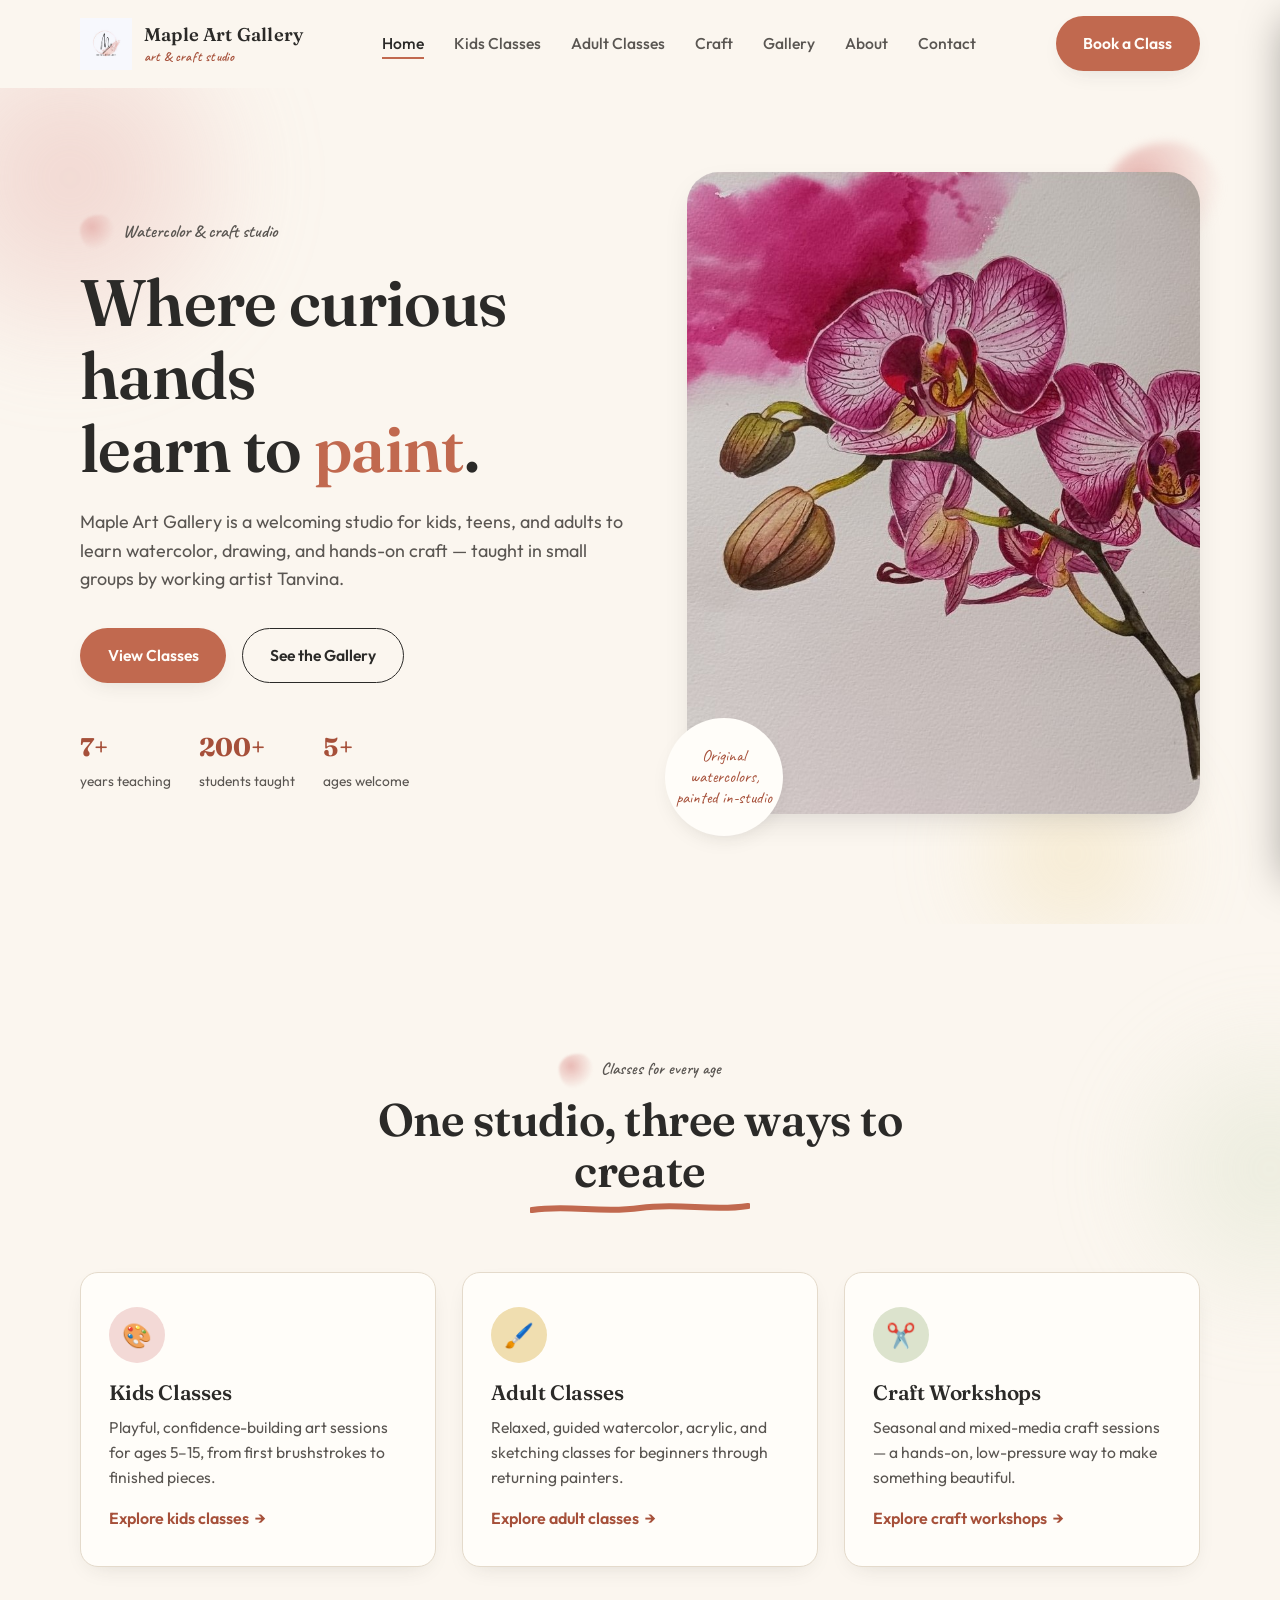
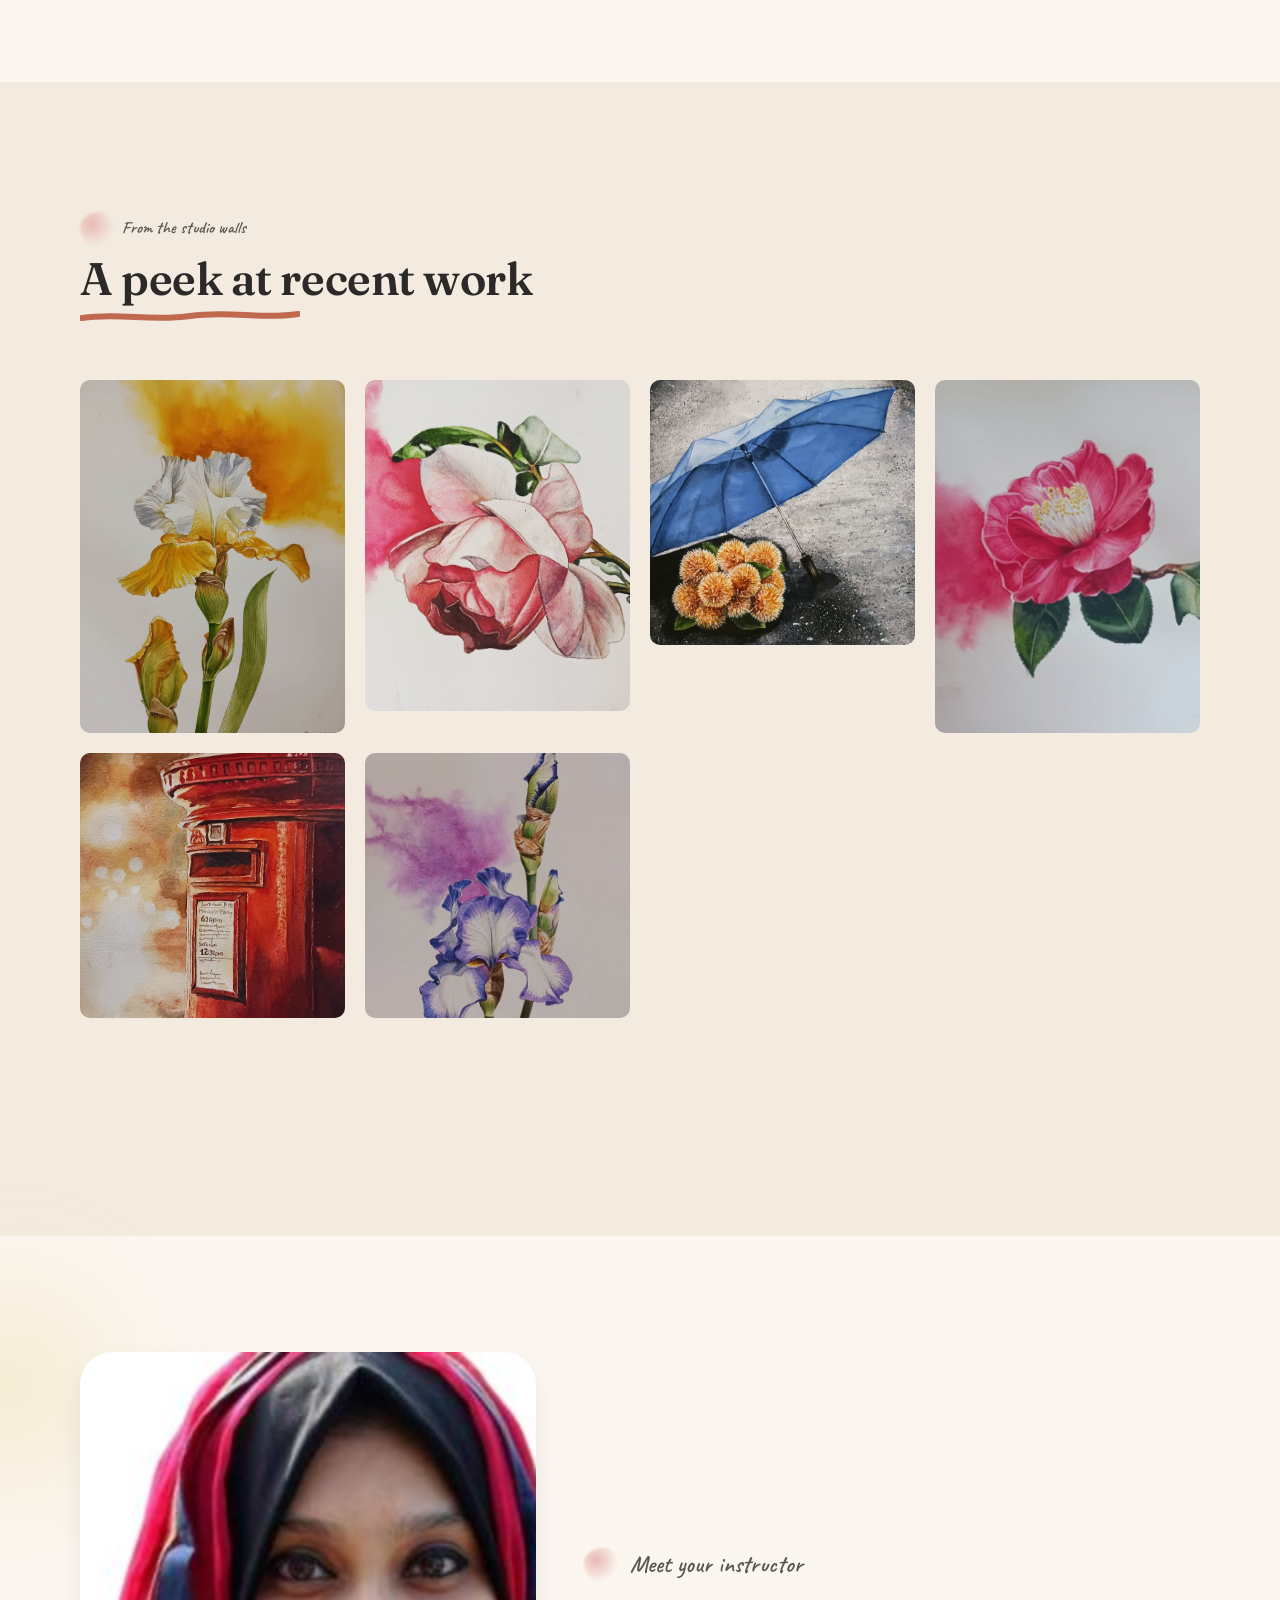
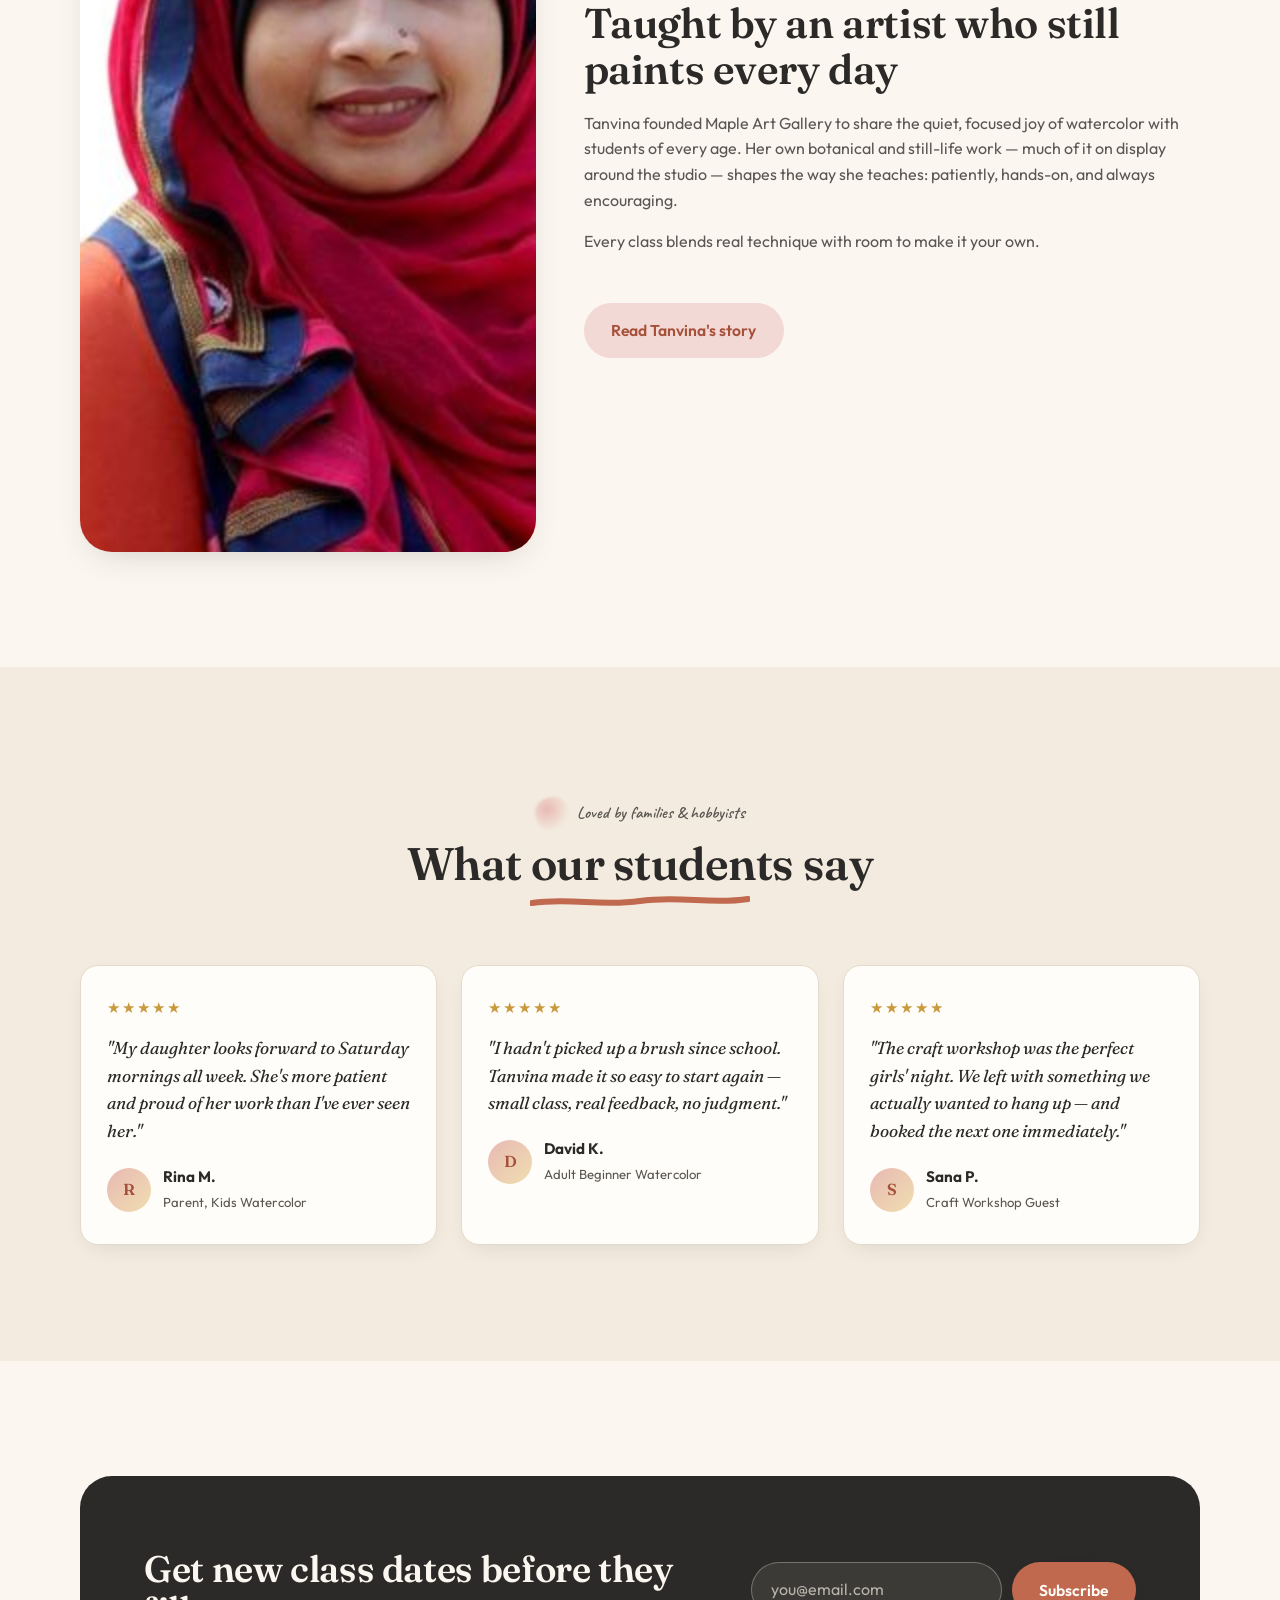
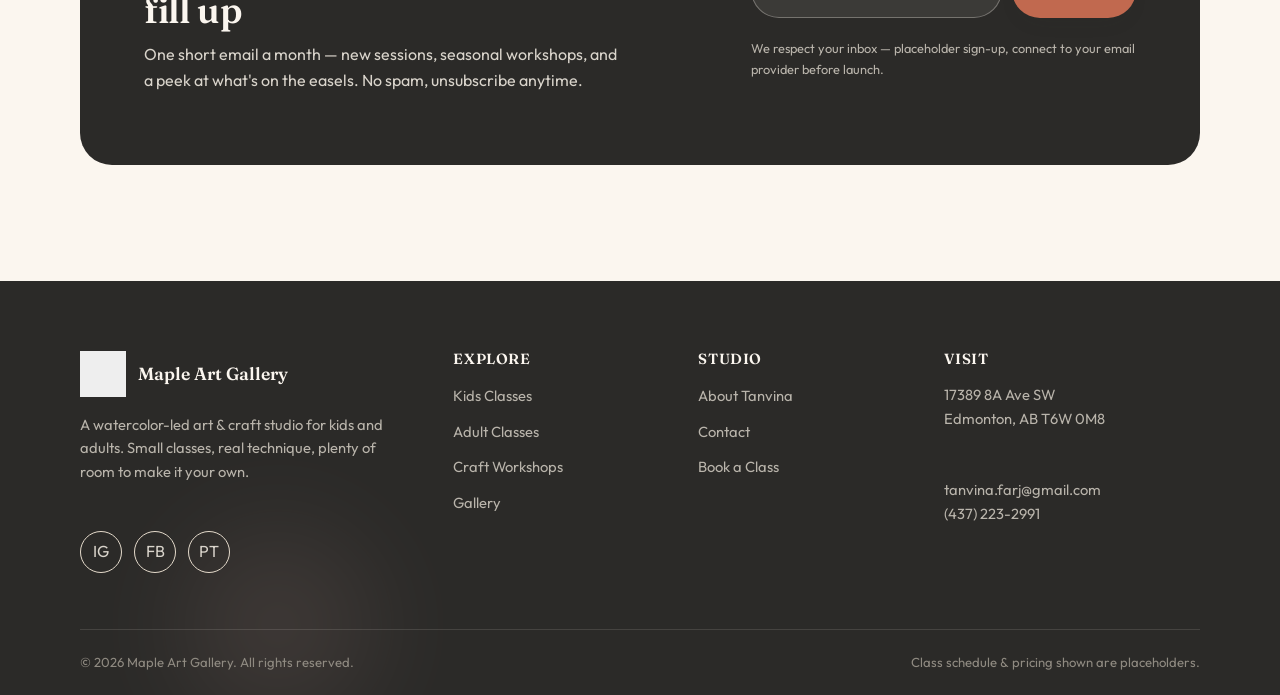
==== index.html @ 96965cb8 "Initial commit: Maple Art Gallery website Static multi-page site (kids/adult classes, craft, gallery" ====
<!DOCTYPE html>
<html lang="en">
<head>
<meta charset="UTF-8">
<meta name="viewport" content="width=device-width, initial-scale=1.0">
<title>Maple Art Gallery — Art & Craft Classes for Kids and Adults</title>
<meta name="description" content="Maple Art Gallery is a watercolor-led art & craft studio offering hands-on classes for kids and adults, taught by artist Tanvina. Book a class today.">
<link rel="canonical" href="https://www.mapleartgallery.ca/">
<meta name="theme-color" content="#2B2A28">
<link rel="apple-touch-icon" href="assets/logo.jpg">
<meta property="og:type" content="website">
<meta property="og:site_name" content="Maple Art Gallery">
<meta property="og:title" content="Maple Art Gallery — Art & Craft Classes for Kids and Adults">
<meta property="og:description" content="Maple Art Gallery is a watercolor-led art & craft studio offering hands-on classes for kids and adults, taught by artist Tanvina. Book a class today.">
<meta property="og:image" content="https://www.mapleartgallery.ca/assets/gallery/showcase.jpg">
<meta property="og:url" content="https://www.mapleartgallery.ca/">
<meta name="twitter:card" content="summary_large_image">
<meta name="twitter:title" content="Maple Art Gallery — Art & Craft Classes for Kids and Adults">
<meta name="twitter:description" content="Maple Art Gallery is a watercolor-led art & craft studio offering hands-on classes for kids and adults, taught by artist Tanvina. Book a class today.">
<meta name="twitter:image" content="https://www.mapleartgallery.ca/assets/gallery/showcase.jpg">
<link rel="icon" type="image/jpeg" href="assets/logo.jpg">
<link rel="stylesheet" href="css/style.css">
<script type="application/ld+json">
{
  "@context": "https://schema.org",
  "@type": "ArtGallery",
  "name": "Maple Art Gallery",
  "image": "https://www.mapleartgallery.ca/assets/gallery/showcase.jpg",
  "url": "https://www.mapleartgallery.ca/",
  "telephone": "+1-437-223-2991",
  "email": "tanvina.farj@gmail.com",
  "priceRange": "$$",
  "address": {
    "@type": "PostalAddress",
    "streetAddress": "17389 8A Ave SW",
    "addressLocality": "Edmonton",
    "addressRegion": "AB",
    "postalCode": "T6W 0M8",
    "addressCountry": "CA"
  },
  "openingHoursSpecification": [
    {"@type":"OpeningHoursSpecification","dayOfWeek":["Monday","Tuesday","Wednesday","Thursday","Friday"],"opens":"10:00","closes":"19:00"},
    {"@type":"OpeningHoursSpecification","dayOfWeek":"Saturday","opens":"09:00","closes":"14:00"}
  ],
  "founder": { "@type": "Person", "name": "Tanvina" }
}
</script>
</head>
<body>
<a class="skip-link" href="#main-content">Skip to main content</a>

<!-- ========== HEADER ========== -->
<header class="site-header">
  <div class="container">
    <a href="index.html" class="brand">
      <img src="assets/logo.jpg" alt="Maple Art Gallery logo">
      <span class="brand-name">Maple Art Gallery<span>art &amp; craft studio</span></span>
    </a>
    <nav class="main-nav" aria-label="Primary">
      <ul>
        <li><a href="index.html" class="active" aria-current="page">Home</a></li>
        <li><a href="kids-classes.html">Kids Classes</a></li>
        <li><a href="adult-classes.html">Adult Classes</a></li>
        <li><a href="craft.html">Craft</a></li>
        <li><a href="gallery.html">Gallery</a></li>
        <li><a href="about.html">About</a></li>
        <li><a href="contact.html">Contact</a></li>
      </ul>
    </nav>
    <a href="contact.html" class="btn btn-primary header-cta">Book a Class</a>
    <button class="nav-toggle" aria-label="Toggle menu" aria-expanded="false">
      <span></span><span></span><span></span>
    </button>
  </div>
</header>
<div class="nav-scrim"></div>
<aside class="mobile-nav" aria-label="Mobile menu">
  <div class="mobile-nav-top">
    <span class="brand-name">Maple Art Gallery</span>
    <button class="nav-toggle mobile-nav-close" aria-label="Close menu">
      <span style="transform:translateY(7px) rotate(45deg)"></span>
      <span style="opacity:0"></span>
      <span style="transform:translateY(-7px) rotate(-45deg)"></span>
    </button>
  </div>
  <ul>
    <li><a href="index.html">Home</a></li>
    <li><a href="kids-classes.html">Kids Classes</a></li>
    <li><a href="adult-classes.html">Adult Classes</a></li>
    <li><a href="craft.html">Craft</a></li>
    <li><a href="gallery.html">Gallery</a></li>
    <li><a href="about.html">About</a></li>
    <li><a href="contact.html">Contact</a></li>
  </ul>
  <a href="contact.html" class="btn btn-primary">Book a Class</a>
</aside>
<main id="main-content">

<!-- ========== HERO ========== -->
<section class="hero">
  <div class="bloom bloom--blush" style="width:420px;height:420px;top:-120px;left:-140px;"></div>
  <div class="bloom bloom--gold" style="width:260px;height:260px;bottom:-60px;right:6%;"></div>
  <div class="container">
    <div class="hero-copy reveal">
      <p class="eyebrow">Watercolor &amp; craft studio</p>
      <h1>Where curious hands<br>learn to <em>paint</em>.</h1>
      <p>Maple Art Gallery is a welcoming studio for kids, teens, and adults to learn watercolor, drawing, and hands-on craft — taught in small groups by working artist Tanvina.</p>
      <div class="hero-actions">
        <a href="kids-classes.html" class="btn btn-primary">View Classes</a>
        <a href="gallery.html" class="btn btn-outline">See the Gallery</a>
      </div>
      <div class="hero-meta">
        <div><strong>7+</strong><span>years teaching</span></div>
        <div><strong>200+</strong><span>students taught</span></div>
        <div><strong>5+</strong><span>ages welcome</span></div>
      </div>
    </div>
    <div class="hero-art reveal">
      <div class="hero-swatch"></div>
      <div class="hero-frame">
        <img src="assets/gallery/showcase.jpg" alt="Watercolor painting of flowers by Maple Art Gallery founder Tanvina" width="800" height="1000">
      </div>
      <div class="hero-badge">Original watercolors, painted in-studio</div>
    </div>
  </div>
</section>

<!-- ========== VALUE STRIP ========== -->
<section class="section">
  <div class="bloom bloom--sage" style="width:340px;height:340px;top:10%;right:-160px;"></div>
  <div class="container">
    <div class="section-head center reveal">
      <p class="eyebrow">Classes for every age</p>
      <h2>One studio, three ways to create</h2>
      <svg class="brush-underline" viewBox="0 0 220 14" aria-hidden="true"><path d="M2,8 C40,2 70,12 110,6 C150,0 180,10 218,4"/></svg>
    </div>
    <div class="value-grid reveal-stagger">
      <div class="value-card">
        <div class="value-icon" style="background:var(--blush-soft);">🎨</div>
        <h3>Kids Classes</h3>
        <p>Playful, confidence-building art sessions for ages 5–15, from first brushstrokes to finished pieces.</p>
        <a href="kids-classes.html">Explore kids classes <span class="arrow">→</span></a>
      </div>
      <div class="value-card">
        <div class="value-icon" style="background:var(--gold-soft);">🖌️</div>
        <h3>Adult Classes</h3>
        <p>Relaxed, guided watercolor, acrylic, and sketching classes for beginners through returning painters.</p>
        <a href="adult-classes.html">Explore adult classes <span class="arrow">→</span></a>
      </div>
      <div class="value-card">
        <div class="value-icon" style="background:var(--sage-soft);">✂️</div>
        <h3>Craft Workshops</h3>
        <p>Seasonal and mixed-media craft sessions — a hands-on, low-pressure way to make something beautiful.</p>
        <a href="craft.html">Explore craft workshops <span class="arrow">→</span></a>
      </div>
    </div>
  </div>
</section>

<!-- ========== GALLERY PREVIEW ========== -->
<section class="section section--deep">
  <div class="container">
    <div class="section-head reveal">
      <p class="eyebrow">From the studio walls</p>
      <h2>A peek at recent work</h2>
      <svg class="brush-underline" viewBox="0 0 220 14" aria-hidden="true"><path d="M2,8 C40,2 70,12 110,6 C150,0 180,10 218,4"/></svg>
    </div>
    <div class="gallery-grid masonry reveal-stagger">
      <div class="gallery-item"><img src="assets/gallery/yellow-iris.jpg" alt="Watercolor painting of a yellow iris" loading="lazy"><div class="cap">Yellow Iris</div></div>
      <div class="gallery-item"><img src="assets/gallery/pink-rose.jpg" alt="Watercolor painting of a pink rose" loading="lazy"><div class="cap">Pink Rose</div></div>
      <div class="gallery-item"><img src="assets/gallery/blue-umbrella.jpg" alt="Watercolor painting of a blue umbrella" loading="lazy"><div class="cap">Blue Umbrella</div></div>
      <div class="gallery-item"><img src="assets/gallery/camellia.jpg" alt="Watercolor painting of a camellia flower" loading="lazy"><div class="cap">Camellia</div></div>
      <div class="gallery-item"><img src="assets/gallery/postbox.jpg" alt="Watercolor painting of a vintage postbox" loading="lazy"><div class="cap">Postbox</div></div>
      <div class="gallery-item"><img src="assets/gallery/purple-iris.jpg" alt="Watercolor painting of a purple iris" loading="lazy"><div class="cap">Purple Iris</div></div>
    </div>
    <div class="text-center mt-lg reveal">
      <a href="gallery.html" class="btn btn-outline">View Full Gallery</a>
    </div>
  </div>
</section>

<!-- ========== FOUNDER TEASER ========== -->
<section class="section">
  <div class="bloom bloom--gold" style="width:300px;height:300px;top:0;left:-140px;"></div>
  <div class="container">
    <div class="split reveal">
      <div class="split-media">
        <img src="assets/founder.jpg" alt="Tanvina, founder and lead instructor at Maple Art Gallery" loading="lazy" width="640" height="800">
      </div>
      <div class="split-copy">
        <p class="eyebrow">Meet your instructor</p>
        <h2>Taught by an artist who still paints every day</h2>
        <p>Tanvina founded Maple Art Gallery to share the quiet, focused joy of watercolor with students of every age. Her own botanical and still-life work — much of it on display around the studio — shapes the way she teaches: patiently, hands-on, and always encouraging.</p>
        <p>Every class blends real technique with room to make it your own.</p>
        <a href="about.html" class="btn btn-ghost mt-lg">Read Tanvina's story</a>
      </div>
    </div>
  </div>
</section>

<!-- ========== TESTIMONIALS ========== -->
<section class="section section--deep">
  <div class="container">
    <div class="section-head center reveal">
      <p class="eyebrow">Loved by families &amp; hobbyists</p>
      <h2>What our students say</h2>
      <svg class="brush-underline" viewBox="0 0 220 14" aria-hidden="true"><path d="M2,8 C40,2 70,12 110,6 C150,0 180,10 218,4"/></svg>
    </div>
    <div class="testi-grid reveal-stagger">
      <div class="testi-card">
        <div class="testi-stars">★★★★★</div>
        <p>"My daughter looks forward to Saturday mornings all week. She's more patient and proud of her work than I've ever seen her."</p>
        <div class="testi-who">
          <div class="testi-avatar">R</div>
          <div><strong>Rina M.</strong><span>Parent, Kids Watercolor</span></div>
        </div>
      </div>
      <div class="testi-card">
        <div class="testi-stars">★★★★★</div>
        <p>"I hadn't picked up a brush since school. Tanvina made it so easy to start again — small class, real feedback, no judgment."</p>
        <div class="testi-who">
          <div class="testi-avatar">D</div>
          <div><strong>David K.</strong><span>Adult Beginner Watercolor</span></div>
        </div>
      </div>
      <div class="testi-card">
        <div class="testi-stars">★★★★★</div>
        <p>"The craft workshop was the perfect girls' night. We left with something we actually wanted to hang up — and booked the next one immediately."</p>
        <div class="testi-who">
          <div class="testi-avatar">S</div>
          <div><strong>Sana P.</strong><span>Craft Workshop Guest</span></div>
        </div>
      </div>
    </div>
  </div>
</section>

<!-- ========== NEWSLETTER / CTA BAND ========== -->
<section class="section">
  <div class="container">
    <div class="cta-band reveal">
      <div>
        <h2>Get new class dates before they fill up</h2>
        <p>One short email a month — new sessions, seasonal workshops, and a peek at what's on the easels. No spam, unsubscribe anytime.</p>
      </div>
      <form class="cta-form" novalidate>
        <input type="email" name="email" placeholder="you@email.com" required aria-label="Email address">
        <button type="submit" class="btn btn-primary">Subscribe</button>
        <small>We respect your inbox — placeholder sign-up, connect to your email provider before launch.</small>
      </form>
    </div>
  </div>
</section>

<!-- ========== FOOTER ========== -->
</main>

<footer class="site-footer">
  <div class="bloom bloom--blush" style="width:300px;height:300px;bottom:-80px;left:10%;opacity:.12;"></div>
  <div class="container">
    <div class="footer-grid">
      <div>
        <div class="footer-brand">
          <img src="assets/logo.jpg" alt="Maple Art Gallery logo">
          <span>Maple Art Gallery</span>
        </div>
        <p>A watercolor-led art &amp; craft studio for kids and adults. Small classes, real technique, plenty of room to make it your own.</p>
        <div class="social-row mt-lg">
          <a href="#" aria-label="Instagram">IG</a>
          <a href="#" aria-label="Facebook">FB</a>
          <a href="#" aria-label="Pinterest">PT</a>
        </div>
      </div>
      <div class="footer-col">
        <h4>Explore</h4>
        <ul>
          <li><a href="kids-classes.html">Kids Classes</a></li>
          <li><a href="adult-classes.html">Adult Classes</a></li>
          <li><a href="craft.html">Craft Workshops</a></li>
          <li><a href="gallery.html">Gallery</a></li>
        </ul>
      </div>
      <div class="footer-col">
        <h4>Studio</h4>
        <ul>
          <li><a href="about.html">About Tanvina</a></li>
          <li><a href="contact.html">Contact</a></li>
          <li><a href="contact.html">Book a Class</a></li>
        </ul>
      </div>
      <div class="footer-col">
        <h4>Visit</h4>
        <p>17389 8A Ave SW<br>Edmonton, AB T6W 0M8</p>
        <p class="mt-lg">tanvina.farj@gmail.com<br>(437) 223-2991</p>
      </div>
    </div>
    <div class="footer-bottom">
      <span>© <span data-year>2026</span> Maple Art Gallery. All rights reserved.</span>
      <span>Class schedule &amp; pricing shown are placeholders.</span>
    </div>
  </div>
</footer>

<script src="js/main.js"></script>
</body>
</html>
---- css/style.css ----
/* =========================================================
   Maple Art Gallery — Design System
   Palette:
     --cream       #FBF6EF  canvas paper background
     --cream-deep  #F3EBDF  alternate section wash
     --charcoal    #2B2A28  ink / body text
     --blush       #E8B9B4  logo swash / primary accent
     --terracotta  #C1694F  CTA / links / deep accent
     --sage        #7C8B5E  secondary accent (leaves)
     --gold        #C99A3D  tertiary accent (stamens)
   Type:
     Display  — 'Fraunces'   (painterly, variable-optical serif)
     Body     — 'Outfit'     (clean geometric sans)
     Signature— 'Caveat'     (handwritten, used sparingly)
   Signature element: hand-drawn brush underline that "paints
   itself" on scroll, and soft blurred pigment-bloom accents
   behind section eyebrows — both echo the founder's own
   watercolor medium instead of generic gradients/wave dividers.
   ========================================================= */

@import url('https://fonts.googleapis.com/css2?family=Fraunces:ital,opsz,wght@0,9..144,300;0,9..144,400;0,9..144,500;0,9..144,600;0,9..144,700;1,9..144,400;1,9..144,500&family=Outfit:wght@300;400;500;600;700&family=Caveat:wght@500;600;700&display=swap');

:root{
  --cream:#FBF6EF;
  --cream-deep:#F3EBDF;
  --paper:#FFFDF9;
  --charcoal:#2B2A28;
  --charcoal-soft:#5A5652;
  --blush:#E8B9B4;
  --blush-soft:#F3D9D6;
  --terracotta:#C1694F;
  --terracotta-deep:#A6503A;
  --sage:#7C8B5E;
  --sage-soft:#DCE3CD;
  --gold:#C99A3D;
  --gold-soft:#F0DEB0;
  --line:#E4DACB;

  --font-display:'Fraunces', 'Iowan Old Style', 'Georgia', serif;
  --font-body:'Outfit', 'Segoe UI', sans-serif;
  --font-sign:'Caveat', cursive;

  --container:1200px;
  --radius-sm:10px;
  --radius-md:18px;
  --radius-lg:32px;
  --shadow-soft:0 12px 34px -14px rgba(43,42,40,.22);
  --shadow-card:0 8px 24px -12px rgba(43,42,40,.18);

  --ease:cubic-bezier(.22,.61,.36,1);
}

/* ---------- Reset ---------- */
*,*::before,*::after{box-sizing:border-box;}
*{margin:0;}
html{scroll-behavior:smooth;}
@media (prefers-reduced-motion:reduce){
  html{scroll-behavior:auto;}
  *,*::before,*::after{animation-duration:.01ms!important;animation-iteration-count:1!important;transition-duration:.01ms!important;scroll-behavior:auto!important;}
}
body{
  font-family:var(--font-body);
  color:var(--charcoal);
  background:var(--cream);
  line-height:1.6;
  -webkit-font-smoothing:antialiased;
  overflow-x:hidden;
}
img{max-width:100%;display:block;}
a{color:inherit;text-decoration:none;}
ul{list-style:none;padding:0;}
button{font:inherit;cursor:pointer;}
input,textarea,select{font:inherit;}
h1,h2,h3,h4{
  font-family:var(--font-display);
  font-weight:600;
  line-height:1.12;
  letter-spacing:-.01em;
  color:var(--charcoal);
}
:focus-visible{
  outline:3px solid var(--terracotta);
  outline-offset:3px;
  border-radius:4px;
}

.skip-link{
  position:absolute;top:-60px;left:16px;z-index:1000;
  background:var(--charcoal);color:var(--cream);
  padding:.8em 1.4em;border-radius:var(--radius-sm);
  font-weight:600;font-size:.92rem;
  transition:top .25s var(--ease);
}
.skip-link:focus{top:16px;}

.container{max-width:var(--container);margin-inline:auto;padding-inline:24px;}
@media(min-width:900px){.container{padding-inline:40px;}}

.section{position:relative;padding-block:clamp(64px,9vw,120px);}
.section--deep{background:var(--cream-deep);}
.section--dark{background:var(--charcoal);color:var(--cream);}
.section--dark h1,.section--dark h2,.section--dark h3{color:var(--cream);}

/* ---------- Signature: pigment blooms & eyebrow ---------- */
.eyebrow{
  position:relative;
  display:inline-flex;
  align-items:center;
  gap:.5em;
  font-family:var(--font-sign);
  font-size:clamp(1.2rem,2vw,1.5rem);
  font-weight:600;
  color:var(--terracotta-deep);
  margin-bottom:.4em;
}
.eyebrow::before{
  content:"";
  width:34px;height:34px;
  border-radius:60% 40% 55% 45%/45% 55% 40% 60%;
  background:radial-gradient(circle at 35% 35%, var(--blush) 0%, transparent 72%);
  filter:blur(1px);
  transform:translateY(1px);
}
.bloom{
  position:absolute;
  border-radius:60% 40% 52% 48%/48% 60% 40% 52%;
  filter:blur(38px);
  opacity:.55;
  z-index:0;
  pointer-events:none;
}
.bloom--blush{background:radial-gradient(circle, var(--blush) 0%, transparent 70%);}
.bloom--sage{background:radial-gradient(circle, var(--sage-soft) 0%, transparent 70%);}
.bloom--gold{background:radial-gradient(circle, var(--gold-soft) 0%, transparent 70%);}

.section-head{position:relative;z-index:1;max-width:640px;margin-bottom:clamp(32px,5vw,56px);}
.section-head h2{font-size:clamp(2rem,4vw,2.85rem);}
.section-head p{margin-top:14px;color:var(--charcoal-soft);font-size:1.05rem;max-width:52ch;}
.section-head.center{margin-inline:auto;text-align:center;}

/* brush underline — draws itself on scroll */
.brush-underline{
  display:block;
  width:min(220px,60%);
  height:14px;
  margin-top:6px;
}
.brush-underline path{
  fill:none;
  stroke:var(--terracotta);
  stroke-width:6;
  stroke-linecap:round;
  stroke-dasharray:260;
  stroke-dashoffset:260;
  transition:stroke-dashoffset 1.1s var(--ease);
}
.section-head.center .brush-underline{margin-inline:auto;}
.reveal.in-view .brush-underline path{stroke-dashoffset:0;}

/* ---------- Scroll reveal ---------- */
.reveal{opacity:0;transform:translateY(22px);transition:opacity .7s var(--ease),transform .7s var(--ease);}
.reveal.in-view{opacity:1;transform:translateY(0);}
.reveal-stagger > *{opacity:0;transform:translateY(22px);transition:opacity .6s var(--ease),transform .6s var(--ease);}
.reveal-stagger.in-view > *{opacity:1;transform:translateY(0);}
.reveal-stagger.in-view > *:nth-child(1){transition-delay:.02s;}
.reveal-stagger.in-view > *:nth-child(2){transition-delay:.12s;}
.reveal-stagger.in-view > *:nth-child(3){transition-delay:.22s;}
.reveal-stagger.in-view > *:nth-child(4){transition-delay:.32s;}
.reveal-stagger.in-view > *:nth-child(5){transition-delay:.42s;}
.reveal-stagger.in-view > *:nth-child(6){transition-delay:.52s;}

/* ---------- Buttons ---------- */
.btn{
  display:inline-flex;
  align-items:center;
  gap:.5em;
  padding:.9em 1.7em;
  border-radius:999px;
  font-weight:600;
  font-size:.98rem;
  border:1.5px solid transparent;
  transition:transform .35s var(--ease),box-shadow .35s var(--ease),background .3s,color .3s,border-color .3s;
  white-space:nowrap;
}
.btn:hover{transform:translateY(-2px);}
.btn-primary{background:var(--terracotta);color:var(--paper);box-shadow:var(--shadow-card);}
.btn-primary:hover{background:var(--terracotta-deep);box-shadow:0 14px 28px -12px rgba(166,80,58,.45);}
.btn-outline{background:transparent;border-color:var(--charcoal);color:var(--charcoal);}
.btn-outline:hover{background:var(--charcoal);color:var(--cream);}
.btn-outline.on-dark{border-color:var(--cream);color:var(--cream);}
.btn-outline.on-dark:hover{background:var(--cream);color:var(--charcoal);}
.btn-ghost{background:var(--blush-soft);color:var(--terracotta-deep);}
.btn-ghost:hover{background:var(--blush);}
.btn-sm{padding:.6em 1.3em;font-size:.88rem;}

/* ---------- Header ---------- */
.site-header{
  position:sticky;top:0;z-index:100;
  background:rgba(251,246,239,.85);
  backdrop-filter:blur(10px);
  border-bottom:1px solid transparent;
  transition:box-shadow .35s var(--ease),border-color .35s var(--ease),padding .35s var(--ease);
  padding-block:16px;
}
.site-header.scrolled{
  box-shadow:0 6px 20px -14px rgba(43,42,40,.3);
  border-color:var(--line);
  padding-block:10px;
}
.site-header .container{display:flex;align-items:center;justify-content:space-between;gap:20px;}
.brand{display:flex;align-items:center;gap:12px;}
.brand img{height:52px;width:52px;object-fit:contain;transition:height .35s var(--ease);}
.site-header.scrolled .brand img{height:42px;}
.brand-name{font-family:var(--font-display);font-weight:600;font-size:1.15rem;letter-spacing:.01em;}
.brand-name span{display:block;font-family:var(--font-sign);font-size:.85rem;color:var(--terracotta-deep);font-weight:600;margin-top:-4px;}

.main-nav{display:none;}
.main-nav ul{display:flex;align-items:center;gap:30px;}
.main-nav a{
  position:relative;font-weight:500;font-size:.98rem;color:var(--charcoal-soft);
  padding-block:4px;transition:color .25s;
}
.main-nav a::after{
  content:"";position:absolute;left:0;bottom:-2px;width:0;height:2px;background:var(--terracotta);
  transition:width .3s var(--ease);
}
.main-nav a:hover,.main-nav a.active{color:var(--charcoal);}
.main-nav a:hover::after,.main-nav a.active::after{width:100%;}
.header-cta{display:none;}

.nav-toggle{
  display:inline-flex;flex-direction:column;justify-content:center;gap:5px;
  width:42px;height:42px;border:none;background:transparent;border-radius:50%;
}
.nav-toggle span{display:block;width:22px;height:2px;background:var(--charcoal);margin-inline:auto;transition:transform .3s var(--ease),opacity .3s;}
.nav-toggle[aria-expanded="true"] span:nth-child(1){transform:translateY(7px) rotate(45deg);}
.nav-toggle[aria-expanded="true"] span:nth-child(2){opacity:0;}
.nav-toggle[aria-expanded="true"] span:nth-child(3){transform:translateY(-7px) rotate(-45deg);}

.mobile-nav{
  position:fixed;inset:0 0 0 auto;width:min(320px,86vw);height:100vh;
  background:var(--paper);box-shadow:-16px 0 40px -20px rgba(0,0,0,.35);
  transform:translateX(100%);transition:transform .45s var(--ease);
  z-index:200;padding:28px 26px;overflow-y:auto;
}
.mobile-nav.open{transform:translateX(0);}
.mobile-nav-top{display:flex;justify-content:space-between;align-items:center;margin-bottom:34px;}
.mobile-nav ul{display:flex;flex-direction:column;gap:6px;}
.mobile-nav a{display:block;padding:12px 4px;font-family:var(--font-display);font-size:1.3rem;border-bottom:1px solid var(--line);}
.mobile-nav .btn{margin-top:24px;width:100%;justify-content:center;}
.nav-scrim{position:fixed;inset:0;background:rgba(43,42,40,.4);opacity:0;pointer-events:none;transition:opacity .4s;z-index:150;}
.nav-scrim.open{opacity:1;pointer-events:auto;}

@media(min-width:960px){
  .main-nav{display:block;}
  .header-cta{display:inline-flex;}
  .nav-toggle{display:none;}
}

/* ---------- Hero ---------- */
.hero{position:relative;padding-top:clamp(48px,8vw,84px);padding-bottom:clamp(56px,9vw,110px);overflow:hidden;}
.hero .container{
  display:grid;gap:48px;align-items:center;
  grid-template-columns:1fr;
}
@media(min-width:980px){
  .hero .container{grid-template-columns:1.05fr .95fr;gap:40px;}
}
.hero-copy{position:relative;z-index:2;}
.hero-copy h1{font-size:clamp(2.6rem,5.4vw,4.1rem);margin-top:.15em;}
.hero-copy h1 em{font-style:normal;color:var(--terracotta);}
.hero-copy p{margin-top:22px;font-size:1.12rem;color:var(--charcoal-soft);max-width:46ch;}
.hero-actions{display:flex;flex-wrap:wrap;gap:16px;margin-top:34px;}
.hero-meta{display:flex;gap:28px;margin-top:44px;flex-wrap:wrap;}
.hero-meta div strong{display:block;font-family:var(--font-display);font-size:1.6rem;color:var(--terracotta-deep);}
.hero-meta div span{font-size:.86rem;color:var(--charcoal-soft);}

.hero-art{position:relative;z-index:1;}
.hero-frame{
  position:relative;border-radius:var(--radius-lg);overflow:hidden;
  box-shadow:var(--shadow-soft);
  aspect-ratio:4/5;
}
.hero-frame img{width:100%;height:100%;object-fit:cover;}
.hero-badge{
  position:absolute;bottom:-22px;left:-22px;
  background:var(--paper);border-radius:50%;
  width:118px;height:118px;display:flex;align-items:center;justify-content:center;text-align:center;
  box-shadow:var(--shadow-card);font-family:var(--font-sign);font-size:1.05rem;color:var(--terracotta-deep);
  line-height:1.25;padding:10px;
}
.hero-swatch{
  position:absolute;top:-30px;right:-24px;width:120px;height:120px;
  border-radius:55% 45% 60% 40%/45% 55% 45% 55%;
  background:radial-gradient(circle at 30% 30%, var(--blush) 0%, transparent 70%);
  filter:blur(4px);z-index:-1;
}

/* ---------- Value strip ---------- */
.value-grid{display:grid;gap:26px;grid-template-columns:1fr;position:relative;z-index:1;}
@media(min-width:760px){.value-grid{grid-template-columns:repeat(3,1fr);}}
.value-card{
  background:var(--paper);border-radius:var(--radius-md);padding:34px 28px;
  box-shadow:var(--shadow-card);transition:transform .4s var(--ease),box-shadow .4s var(--ease);
  border:1px solid var(--line);
}
.value-card:hover{transform:translateY(-6px);box-shadow:var(--shadow-soft);}
.value-icon{
  width:56px;height:56px;border-radius:50%;display:flex;align-items:center;justify-content:center;
  margin-bottom:18px;font-size:1.5rem;
}
.value-card h3{font-size:1.3rem;margin-bottom:10px;}
.value-card p{color:var(--charcoal-soft);font-size:.98rem;margin-bottom:16px;}
.value-card a{font-weight:600;color:var(--terracotta-deep);display:inline-flex;align-items:center;gap:6px;}
.value-card a .arrow{transition:transform .3s var(--ease);}
.value-card a:hover .arrow{transform:translateX(5px);}

/* ---------- Gallery grid ---------- */
.filter-bar{display:flex;flex-wrap:wrap;gap:10px;margin-bottom:36px;position:relative;z-index:1;}
.filter-btn{
  padding:.55em 1.3em;border-radius:999px;border:1.5px solid var(--line);background:var(--paper);
  font-weight:500;font-size:.92rem;color:var(--charcoal-soft);transition:all .3s var(--ease);
}
.filter-btn:hover{border-color:var(--terracotta);color:var(--charcoal);}
.filter-btn.active{background:var(--charcoal);border-color:var(--charcoal);color:var(--cream);}

.gallery-grid{
  display:grid;gap:20px;
  grid-template-columns:repeat(2,1fr);
  position:relative;z-index:1;
}
@media(min-width:700px){.gallery-grid{grid-template-columns:repeat(3,1fr);}}
@media(min-width:1080px){.gallery-grid{grid-template-columns:repeat(4,1fr);}}
.gallery-item{
  position:relative;border-radius:var(--radius-sm);overflow:hidden;cursor:pointer;
  aspect-ratio:1/1;background:var(--line);
}
.gallery-grid.masonry .gallery-item:nth-child(3n+1){aspect-ratio:3/4;}
.gallery-grid.masonry .gallery-item:nth-child(5n+2){aspect-ratio:4/5;}
.gallery-item img{width:100%;height:100%;object-fit:cover;transition:transform .6s var(--ease);}
.gallery-item:hover img{transform:scale(1.08);}
.gallery-item .cap{
  position:absolute;inset:auto 0 0 0;padding:14px 16px;
  background:linear-gradient(0deg,rgba(43,42,40,.78),transparent);
  color:#fff;font-size:.86rem;font-weight:500;
  opacity:0;transform:translateY(8px);transition:opacity .35s,transform .35s;
}
.gallery-item:hover .cap{opacity:1;transform:translateY(0);}
.gallery-item.hide{display:none;}

.lightbox{
  position:fixed;inset:0;z-index:300;background:rgba(20,18,16,.92);
  display:flex;align-items:center;justify-content:center;padding:5vh 4vw;
  opacity:0;pointer-events:none;transition:opacity .35s var(--ease);
}
.lightbox.open{opacity:1;pointer-events:auto;}
.lightbox figure{max-width:min(900px,92vw);max-height:88vh;position:relative;}
.lightbox img{max-height:80vh;width:auto;margin-inline:auto;border-radius:8px;box-shadow:0 30px 60px -20px rgba(0,0,0,.6);}
.lightbox figcaption{color:var(--cream);text-align:center;margin-top:14px;font-family:var(--font-display);font-size:1.05rem;}
.lightbox-close,.lightbox-nav{
  position:absolute;background:rgba(251,246,239,.12);border:1px solid rgba(251,246,239,.4);color:var(--cream);
  width:44px;height:44px;border-radius:50%;display:flex;align-items:center;justify-content:center;font-size:1.1rem;
  transition:background .3s;
}
.lightbox-close{top:-56px;right:0;}
.lightbox-close:hover,.lightbox-nav:hover{background:rgba(251,246,239,.28);}
.lightbox-nav.prev{left:-56px;top:50%;transform:translateY(-50%);}
.lightbox-nav.next{right:-56px;top:50%;transform:translateY(-50%);}
@media(max-width:760px){
  .lightbox-nav.prev{left:0;}
  .lightbox-nav.next{right:0;}
  .lightbox-close{top:-48px;}
}

/* ---------- Class / craft cards ---------- */
.class-grid{display:grid;gap:28px;grid-template-columns:1fr;position:relative;z-index:1;}
@media(min-width:720px){.class-grid{grid-template-columns:repeat(2,1fr);}}
@media(min-width:1100px){.class-grid.cols-3{grid-template-columns:repeat(3,1fr);}}
.class-card{
  background:var(--paper);border-radius:var(--radius-md);overflow:hidden;
  box-shadow:var(--shadow-card);border:1px solid var(--line);
  display:flex;flex-direction:column;transition:transform .4s var(--ease),box-shadow .4s var(--ease);
}
.class-card:hover{transform:translateY(-5px);box-shadow:var(--shadow-soft);}
.class-card .media{aspect-ratio:16/10;overflow:hidden;position:relative;}
.class-card .media img{width:100%;height:100%;object-fit:cover;transition:transform .6s var(--ease);}
.class-card:hover .media img{transform:scale(1.06);}
.class-tag{
  position:absolute;top:14px;left:14px;background:var(--paper);color:var(--terracotta-deep);
  font-size:.78rem;font-weight:700;letter-spacing:.03em;text-transform:uppercase;
  padding:.4em .9em;border-radius:999px;
}
.class-body{padding:26px 26px 28px;display:flex;flex-direction:column;flex:1;}
.class-body h3{font-size:1.35rem;margin-bottom:8px;}
.class-body p{color:var(--charcoal-soft);font-size:.96rem;flex:1;}
.class-facts{display:flex;flex-wrap:wrap;gap:10px 18px;margin:18px 0;font-size:.86rem;color:var(--charcoal-soft);}
.class-facts span{display:flex;align-items:center;gap:6px;}
.class-price{
  display:flex;align-items:baseline;justify-content:space-between;
  padding-top:18px;margin-top:auto;border-top:1px dashed var(--line);
}
.class-price strong{font-family:var(--font-display);font-size:1.4rem;color:var(--terracotta-deep);}
.class-price span{font-size:.82rem;color:var(--charcoal-soft);}

/* ---------- Benefits list ---------- */
.benefit-list{display:grid;gap:22px;grid-template-columns:1fr;position:relative;z-index:1;}
@media(min-width:700px){.benefit-list{grid-template-columns:repeat(2,1fr);}}
.benefit-item{display:flex;gap:16px;align-items:flex-start;}
.benefit-num{
  font-family:var(--font-display);font-size:1.1rem;font-weight:600;color:var(--terracotta);
  width:42px;height:42px;flex:none;border-radius:50%;border:1.5px solid var(--blush);
  display:flex;align-items:center;justify-content:center;
}
.benefit-item h4{font-size:1.08rem;margin-bottom:6px;}
.benefit-item p{color:var(--charcoal-soft);font-size:.94rem;}

/* ---------- Testimonials ---------- */
.testi-grid{display:grid;gap:24px;grid-template-columns:1fr;position:relative;z-index:1;}
@media(min-width:760px){.testi-grid{grid-template-columns:repeat(3,1fr);}}
.testi-card{
  background:var(--paper);border-radius:var(--radius-md);padding:30px 26px;
  box-shadow:var(--shadow-card);border:1px solid var(--line);
}
.testi-stars{color:var(--gold);letter-spacing:2px;margin-bottom:14px;font-size:.95rem;}
.testi-card p{font-family:var(--font-display);font-size:1.08rem;font-weight:400;font-style:italic;color:var(--charcoal);}
.testi-who{display:flex;align-items:center;gap:12px;margin-top:20px;}
.testi-avatar{
  width:44px;height:44px;border-radius:50%;
  background:linear-gradient(135deg,var(--blush),var(--gold-soft));
  display:flex;align-items:center;justify-content:center;font-family:var(--font-display);font-weight:600;color:var(--terracotta-deep);
}
.testi-who strong{display:block;font-size:.95rem;}
.testi-who span{font-size:.82rem;color:var(--charcoal-soft);}

/* ---------- Founder / about split ---------- */
.split{display:grid;gap:48px;align-items:center;grid-template-columns:1fr;position:relative;z-index:1;}
@media(min-width:900px){.split{grid-template-columns:.85fr 1.15fr;}}
.split.reverse{}
@media(min-width:900px){.split.reverse{grid-template-columns:1.15fr .85fr;}
  .split.reverse .split-media{order:2;}}
.split-media{position:relative;}
.split-media img{border-radius:var(--radius-lg);box-shadow:var(--shadow-soft);width:100%;object-fit:cover;aspect-ratio:4/5;}
.split-copy h2{font-size:clamp(1.9rem,3.6vw,2.6rem);margin-bottom:18px;}
.split-copy p{color:var(--charcoal-soft);margin-bottom:16px;}
.split-copy p:last-of-type{margin-bottom:0;}
.signature-line{font-family:var(--font-sign);font-size:1.8rem;color:var(--terracotta-deep);margin-top:22px;}

.credentials{display:flex;flex-wrap:wrap;gap:14px;margin-top:26px;}
.credential-pill{
  display:flex;align-items:center;gap:8px;background:var(--sage-soft);color:#465236;
  padding:.55em 1.1em;border-radius:999px;font-size:.85rem;font-weight:600;
}

/* ---------- Newsletter / CTA band ---------- */
.cta-band{
  position:relative;border-radius:var(--radius-lg);overflow:hidden;
  background:var(--charcoal);color:var(--cream);
  padding:clamp(40px,7vw,72px) clamp(24px,6vw,64px);
  display:grid;gap:30px;align-items:center;
  grid-template-columns:1fr;
}
@media(min-width:840px){.cta-band{grid-template-columns:1.2fr .8fr;}}
.cta-band h2{color:var(--cream);font-size:clamp(1.8rem,3.4vw,2.3rem);}
.cta-band p{color:#D9D4CB;margin-top:12px;max-width:44ch;}
.cta-form{display:flex;gap:10px;flex-wrap:wrap;}
.cta-form input{
  flex:1;min-width:200px;padding:.9em 1.2em;border-radius:999px;border:1.5px solid rgba(251,246,239,.3);
  background:rgba(251,246,239,.08);color:var(--cream);
}
.cta-form input::placeholder{color:#B9B4AB;}
.cta-form small{display:block;width:100%;margin-top:10px;color:#B9B4AB;font-size:.8rem;}

/* ---------- Contact ---------- */
.contact-grid{display:grid;gap:44px;grid-template-columns:1fr;position:relative;z-index:1;}
@media(min-width:900px){.contact-grid{grid-template-columns:1fr 1.1fr;}}
.contact-info h2{font-size:clamp(1.9rem,3.4vw,2.5rem);margin-bottom:16px;}
.contact-info p{color:var(--charcoal-soft);margin-bottom:26px;}
.info-row{display:flex;gap:16px;align-items:flex-start;margin-bottom:22px;}
.info-icon{
  width:44px;height:44px;flex:none;border-radius:50%;background:var(--blush-soft);
  display:flex;align-items:center;justify-content:center;font-size:1.1rem;color:var(--terracotta-deep);
}
.info-row h4{font-size:1rem;margin-bottom:3px;}
.info-row p{margin:0;color:var(--charcoal-soft);font-size:.94rem;}
.social-row{display:flex;gap:12px;margin-top:8px;}
.social-row a{
  width:42px;height:42px;border-radius:50%;border:1.5px solid var(--line);
  display:flex;align-items:center;justify-content:center;transition:all .3s var(--ease);
}
.social-row a:hover{background:var(--charcoal);border-color:var(--charcoal);color:var(--cream);}

.form-card{background:var(--paper);border-radius:var(--radius-lg);padding:clamp(28px,4vw,42px);box-shadow:var(--shadow-soft);border:1px solid var(--line);}
.form-row{display:grid;gap:20px;grid-template-columns:1fr;margin-bottom:20px;}
@media(min-width:560px){.form-row.two{grid-template-columns:1fr 1fr;}}
.field label{display:block;font-size:.86rem;font-weight:600;margin-bottom:8px;}
.field input,.field select,.field textarea{
  width:100%;padding:.85em 1em;border-radius:var(--radius-sm);border:1.5px solid var(--line);
  background:var(--cream);transition:border-color .25s,box-shadow .25s;
}
.field input:focus,.field select:focus,.field textarea:focus{
  border-color:var(--terracotta);outline:none;box-shadow:0 0 0 4px rgba(193,105,79,.14);
}
.field textarea{min-height:130px;resize:vertical;}
.form-note{font-size:.8rem;color:var(--charcoal-soft);margin-top:14px;}
.form-success{
  display:none;background:var(--sage-soft);color:#465236;padding:14px 18px;border-radius:var(--radius-sm);
  margin-bottom:18px;font-size:.92rem;font-weight:500;
}
.form-success.show{display:block;}

.map-frame{border-radius:var(--radius-md);overflow:hidden;margin-top:28px;border:1px solid var(--line);aspect-ratio:16/9;}
.map-frame iframe{width:100%;height:100%;border:0;}

/* ---------- Footer ---------- */
.site-footer{background:var(--charcoal);color:#D9D4CB;padding-top:70px;position:relative;overflow:hidden;}
.footer-grid{display:grid;gap:40px;grid-template-columns:1fr;position:relative;z-index:1;}
@media(min-width:760px){.footer-grid{grid-template-columns:1.3fr .8fr .8fr 1fr;}}
.footer-brand{display:flex;align-items:center;gap:12px;margin-bottom:16px;}
.footer-brand img{height:46px;filter:brightness(0) invert(1);opacity:.92;}
.footer-brand span{font-family:var(--font-display);font-weight:600;font-size:1.1rem;color:var(--cream);}
.site-footer p{font-size:.92rem;color:#B9B4AB;}
.footer-col h4{color:var(--cream);font-size:.92rem;letter-spacing:.04em;text-transform:uppercase;margin-bottom:16px;}
.footer-col ul{display:flex;flex-direction:column;gap:10px;}
.footer-col a{font-size:.92rem;color:#B9B4AB;transition:color .25s;}
.footer-col a:hover{color:var(--blush);}
.footer-bottom{
  margin-top:56px;padding-block:22px;border-top:1px solid rgba(251,246,239,.12);
  display:flex;flex-wrap:wrap;gap:12px;justify-content:space-between;font-size:.82rem;color:#8F8A81;position:relative;z-index:1;
}
.footer-bottom a{color:#8F8A81;}
.footer-bottom a:hover{color:var(--blush);}

/* ---------- Page hero (interior pages) ---------- */
.page-hero{padding-block:clamp(64px,10vw,110px) clamp(40px,6vw,64px);position:relative;overflow:hidden;}
.page-hero .eyebrow{margin-bottom:.3em;}
.page-hero h1{font-size:clamp(2.4rem,5vw,3.4rem);max-width:16ch;}
.page-hero p{margin-top:18px;color:var(--charcoal-soft);max-width:56ch;font-size:1.06rem;}
.breadcrumb{display:flex;gap:8px;align-items:center;font-size:.86rem;color:var(--charcoal-soft);margin-bottom:22px;}
.breadcrumb a{color:var(--terracotta-deep);font-weight:600;}

/* ---------- Misc utility ---------- */
.text-center{text-align:center;}
.mt-lg{margin-top:48px;}
.stack{display:flex;flex-direction:column;gap:10px;}
.tag-row{display:flex;flex-wrap:wrap;gap:10px;}
.pill-tag{
  padding:.45em 1em;border-radius:999px;background:var(--sage-soft);color:#465236;font-size:.82rem;font-weight:600;
}
.divider-space{height:clamp(20px,4vw,40px);}

.materials-card{
  background:var(--gold-soft);border-radius:var(--radius-md);padding:28px 30px;display:flex;gap:18px;align-items:flex-start;
  position:relative;z-index:1;
}
.materials-card .info-icon{background:var(--paper);}
.materials-card h4{margin-bottom:6px;}
.materials-card p{color:#5c4a1f;font-size:.94rem;}
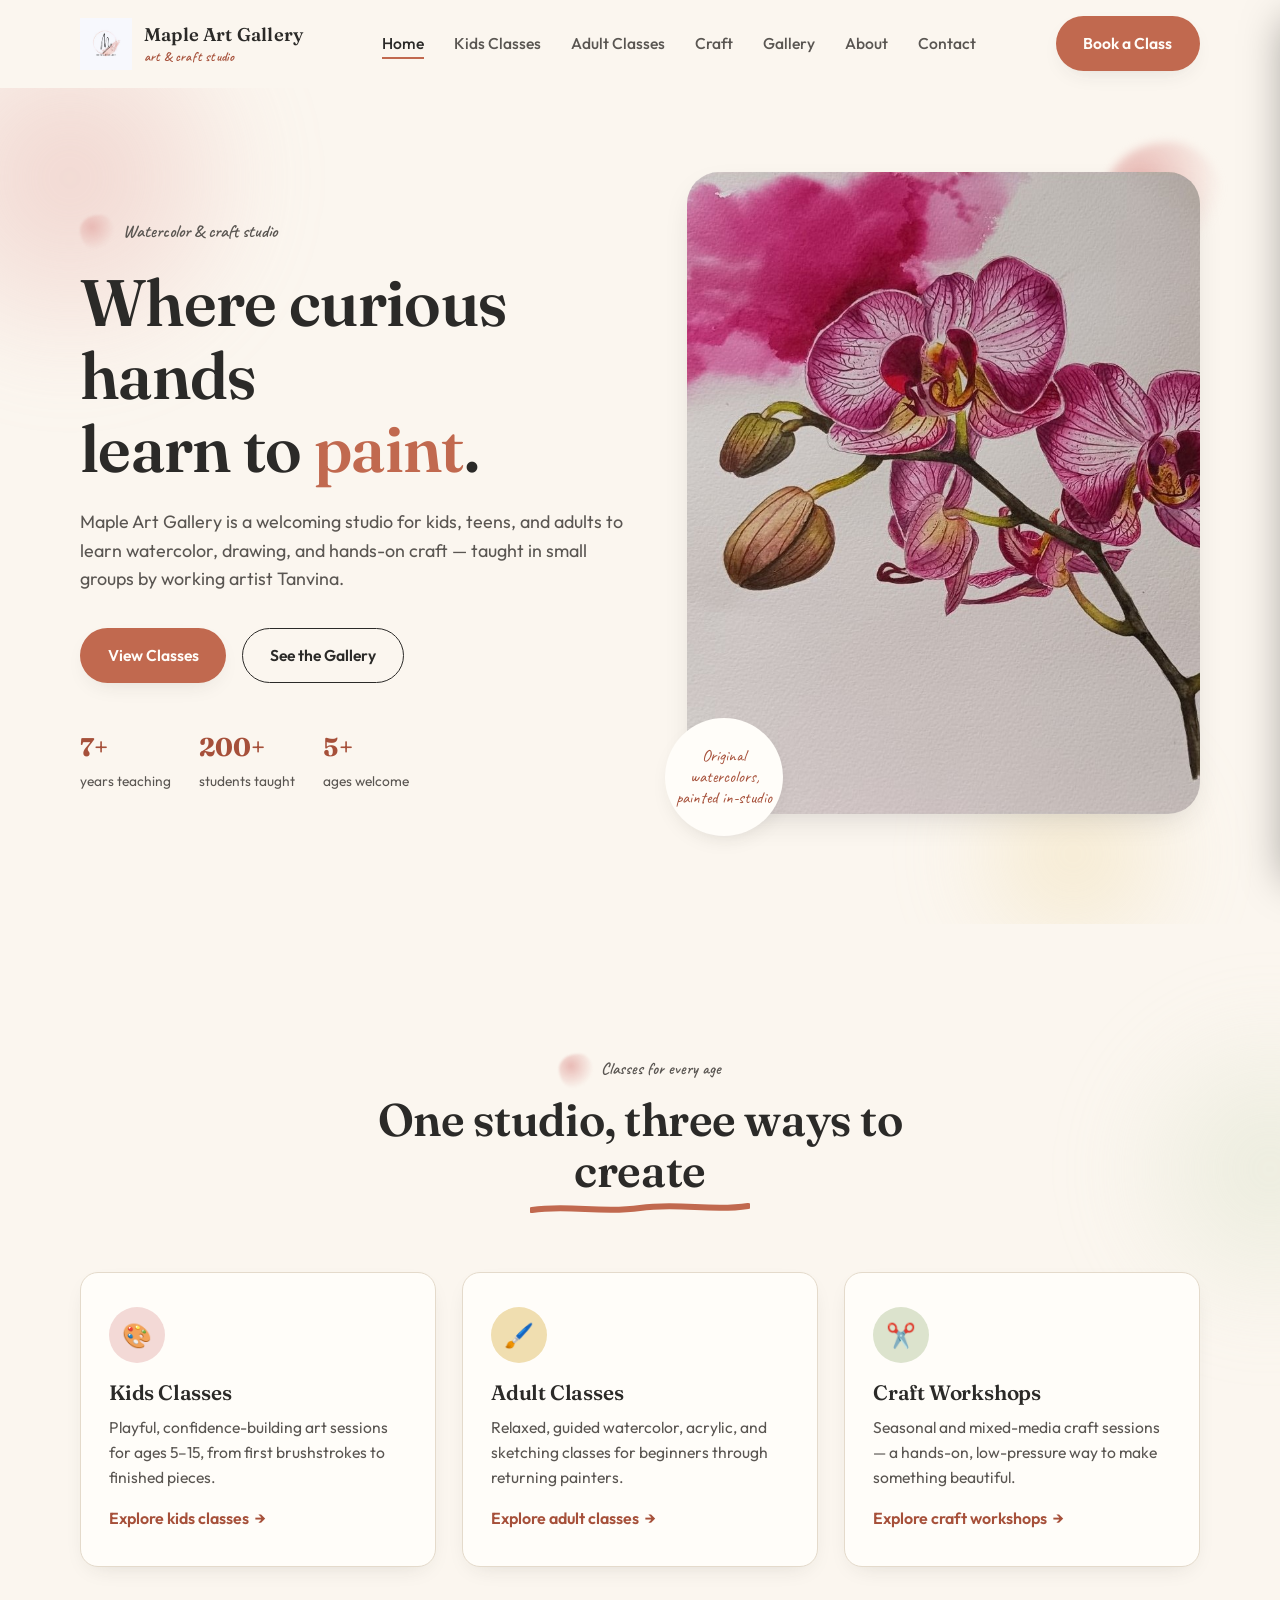
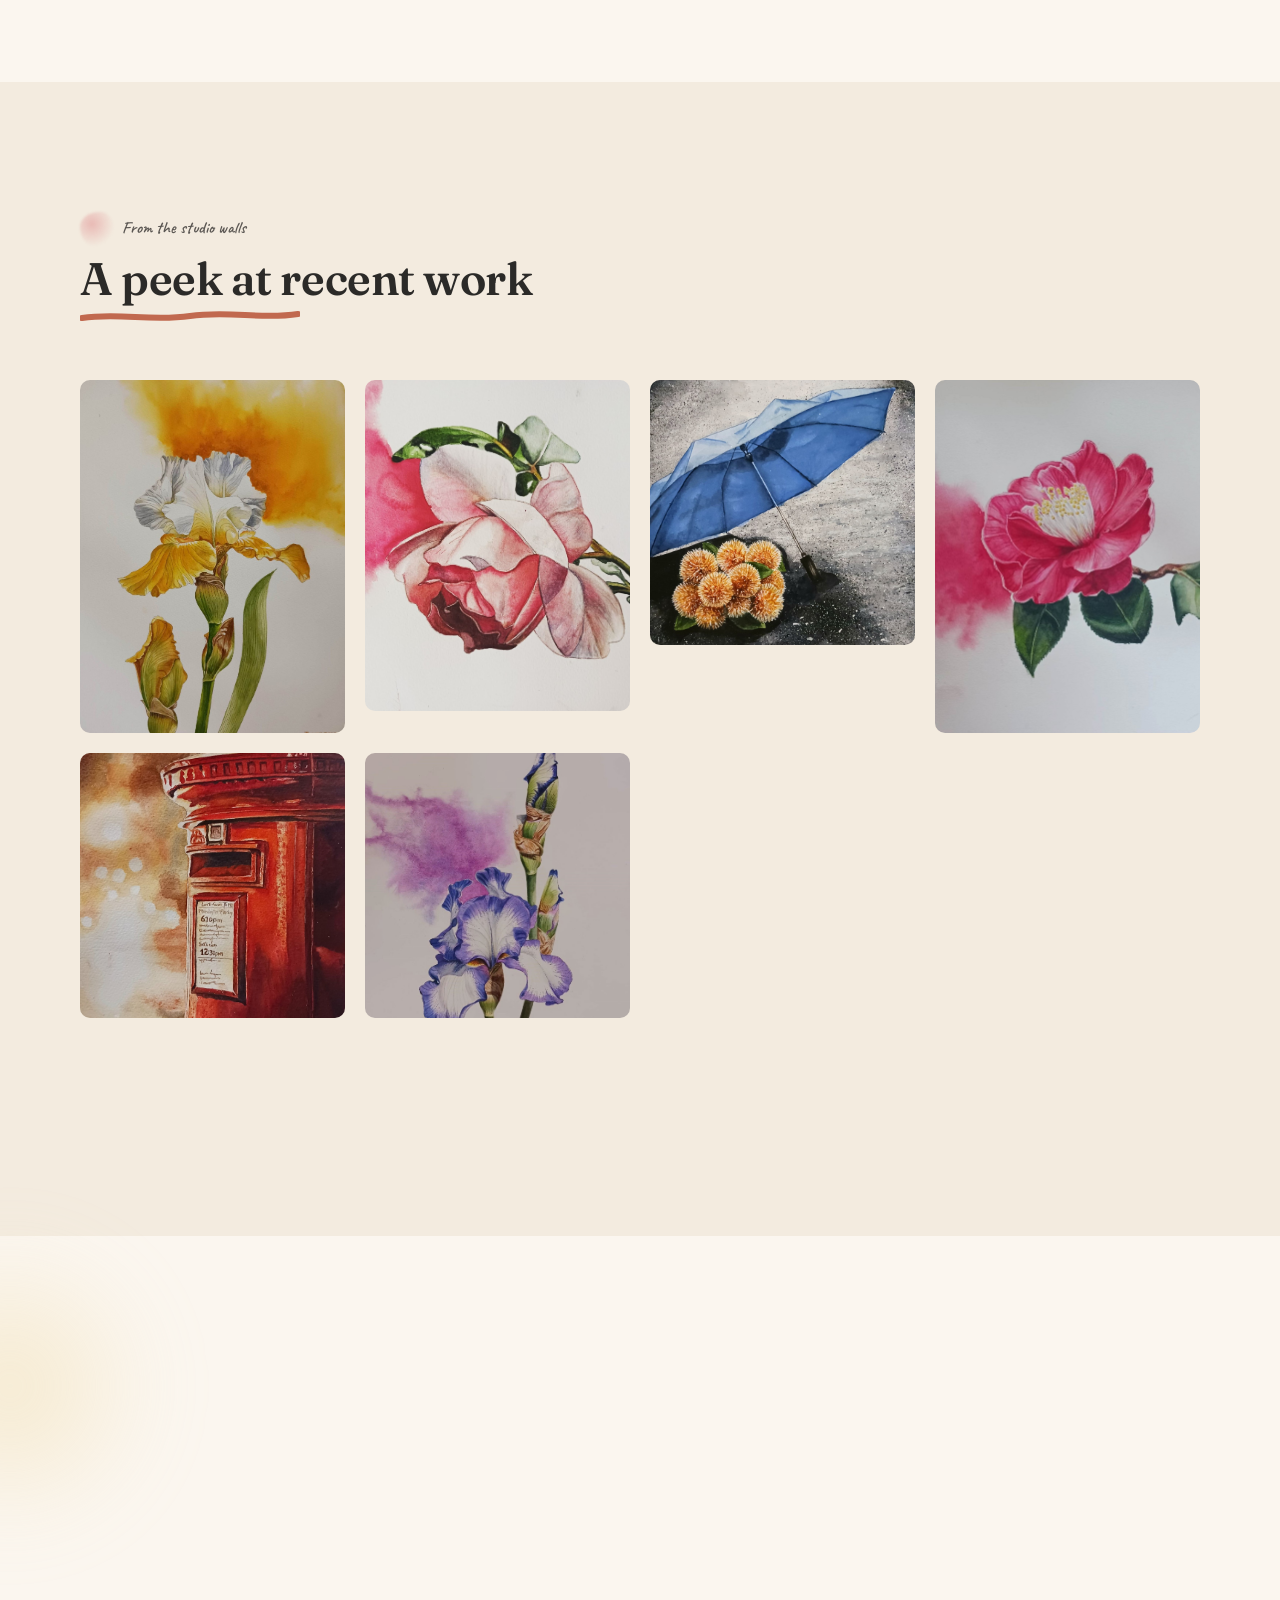
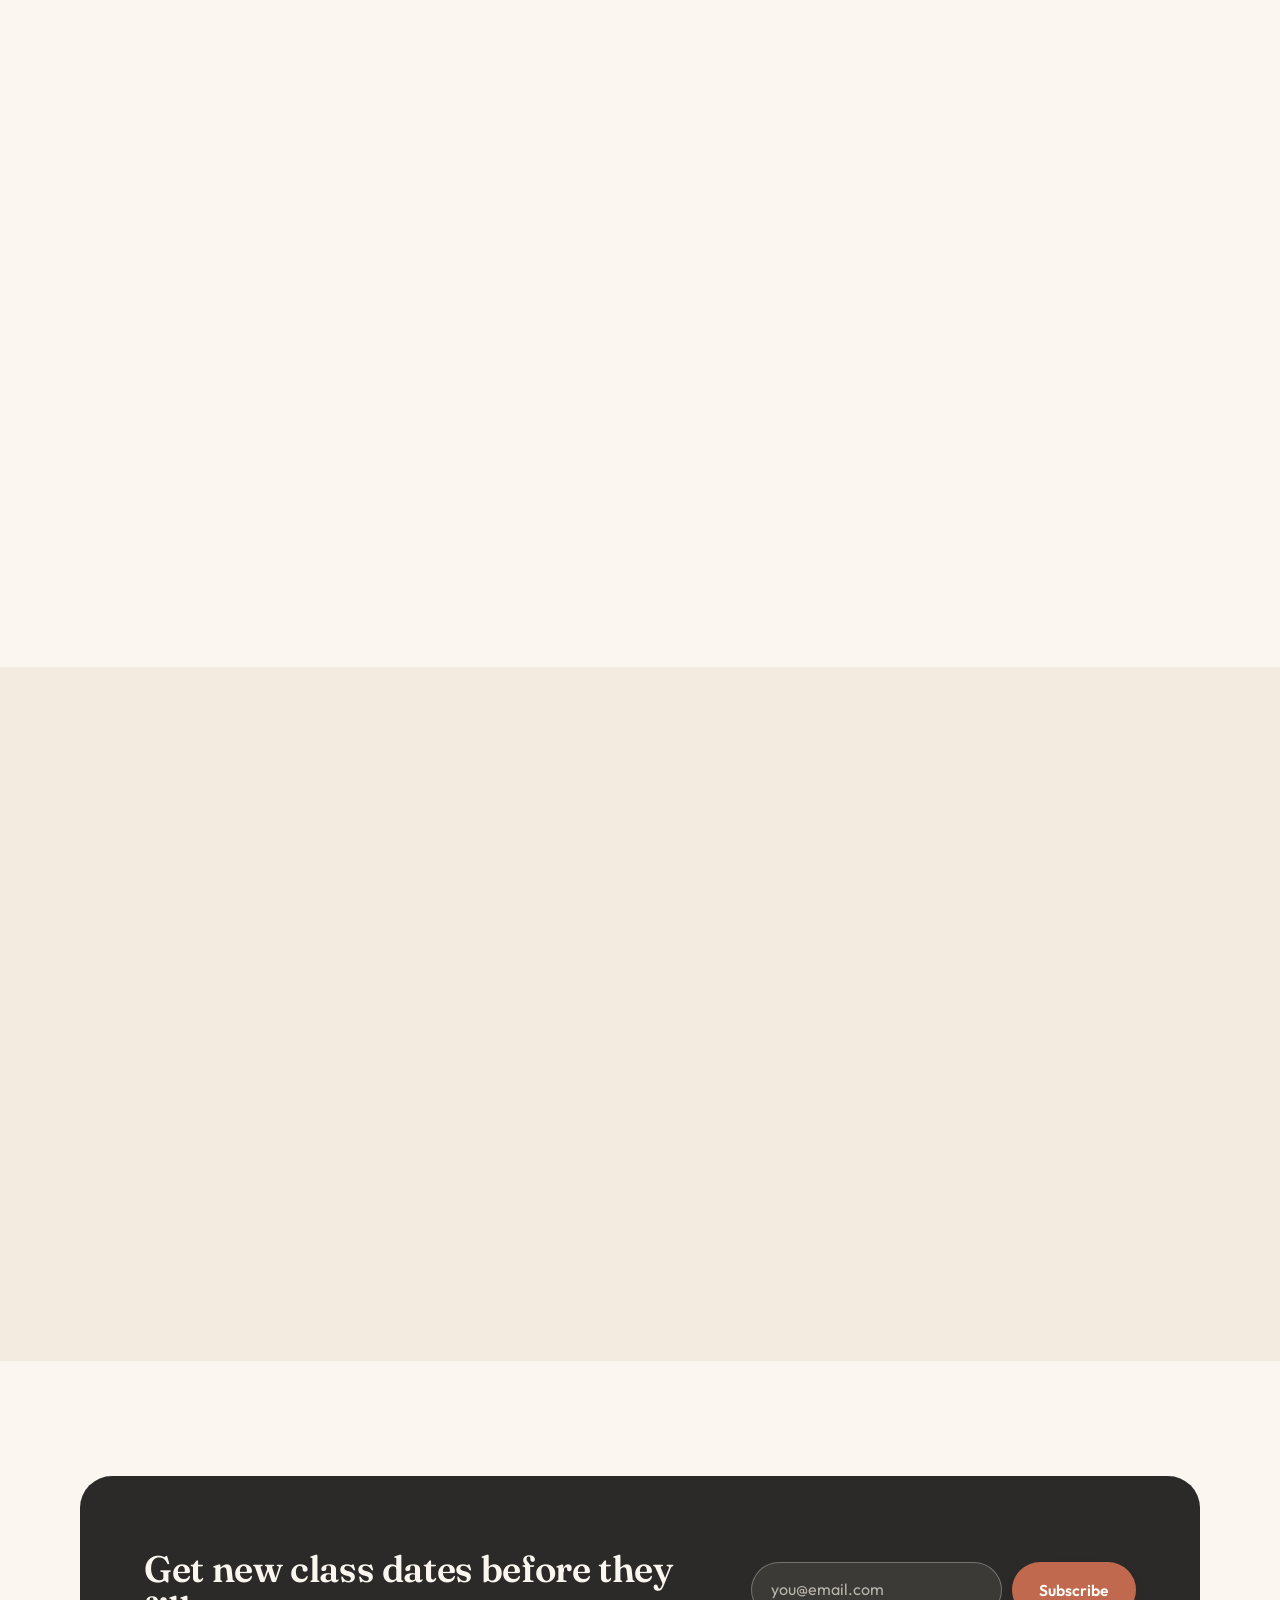
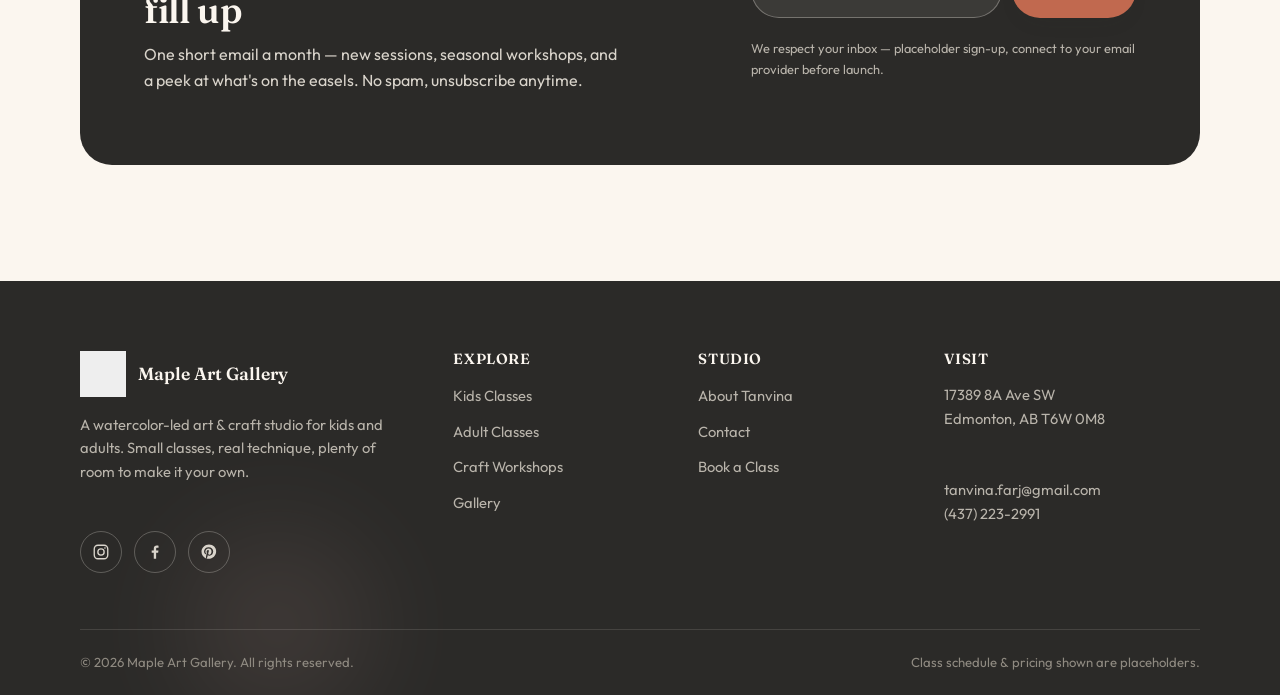
==== commit c825f1b7: "Add Instagram/Facebook/Pinterest icons to social links Replaces the IG/FB/PT text placeholders in th" ====
--- a/index.html
+++ b/index.html
@@ -266,9 +266,9 @@
         </div>
         <p>A watercolor-led art &amp; craft studio for kids and adults. Small classes, real technique, plenty of room to make it your own.</p>
         <div class="social-row mt-lg">
-          <a href="#" aria-label="Instagram">IG</a>
-          <a href="#" aria-label="Facebook">FB</a>
-          <a href="#" aria-label="Pinterest">PT</a>
+          <a href="#" aria-label="Instagram" target="_blank" rel="noopener"><svg viewBox="0 0 24 24" width="18" height="18" fill="none" stroke="currentColor" stroke-width="1.8" stroke-linecap="round" stroke-linejoin="round"><rect x="3" y="3" width="18" height="18" rx="5"/><circle cx="12" cy="12" r="4.2"/><circle cx="17.3" cy="6.7" r="1.1" fill="currentColor" stroke="none"/></svg></a>
+          <a href="#" aria-label="Facebook" target="_blank" rel="noopener"><svg viewBox="0 0 24 24" width="18" height="18" fill="currentColor"><path d="M13.5 21v-8h2.7l.4-3.1h-3.1V7.9c0-.9.25-1.5 1.55-1.5H16.7V3.6c-.28-.04-1.25-.12-2.37-.12-2.35 0-3.96 1.43-3.96 4.06v2.34H7.6v3.1h2.77V21h3.13z"/></svg></a>
+          <a href="#" aria-label="Pinterest" target="_blank" rel="noopener"><svg viewBox="0 0 24 24" width="18" height="18" fill="currentColor"><path d="M12 2C6.48 2 2 6.35 2 11.7c0 4.02 2.5 7.45 6.02 8.86-.08-.75-.16-1.9.03-2.72.17-.75 1.1-4.78 1.1-4.78s-.28-.57-.28-1.4c0-1.32.77-2.3 1.72-2.3.81 0 1.2.6 1.2 1.33 0 .81-.52 2.02-.78 3.14-.22.94.47 1.7 1.4 1.7 1.67 0 2.96-1.76 2.96-4.3 0-2.25-1.62-3.82-3.93-3.82-2.68 0-4.25 2-4.25 4.06 0 .8.31 1.67.7 2.13.08.09.09.17.06.27l-.26 1.05c-.04.17-.14.21-.32.13-1.2-.55-1.94-2.29-1.94-3.69 0-3 2.18-5.76 6.29-5.76 3.3 0 5.87 2.35 5.87 5.5 0 3.28-2.07 5.92-4.94 5.92-.96 0-1.87-.5-2.18-1.09l-.59 2.27c-.22.82-.81 1.85-1.2 2.48.9.28 1.85.43 2.84.43 5.52 0 10-4.35 10-9.7C22 6.35 17.52 2 12 2z"/></svg></a>
         </div>
       </div>
       <div class="footer-col">
--- a/css/style.css
+++ b/css/style.css
@@ -487,7 +487,10 @@
   width:42px;height:42px;border-radius:50%;border:1.5px solid var(--line);
   display:flex;align-items:center;justify-content:center;transition:all .3s var(--ease);
 }
+.social-row a svg{display:block;}
 .social-row a:hover{background:var(--charcoal);border-color:var(--charcoal);color:var(--cream);}
+.site-footer .social-row a{border-color:rgba(251,246,239,.25);}
+.site-footer .social-row a:hover{background:var(--blush);border-color:var(--blush);color:var(--charcoal);}
 
 .form-card{background:var(--paper);border-radius:var(--radius-lg);padding:clamp(28px,4vw,42px);box-shadow:var(--shadow-soft);border:1px solid var(--line);}
 .form-row{display:grid;gap:20px;grid-template-columns:1fr;margin-bottom:20px;}
